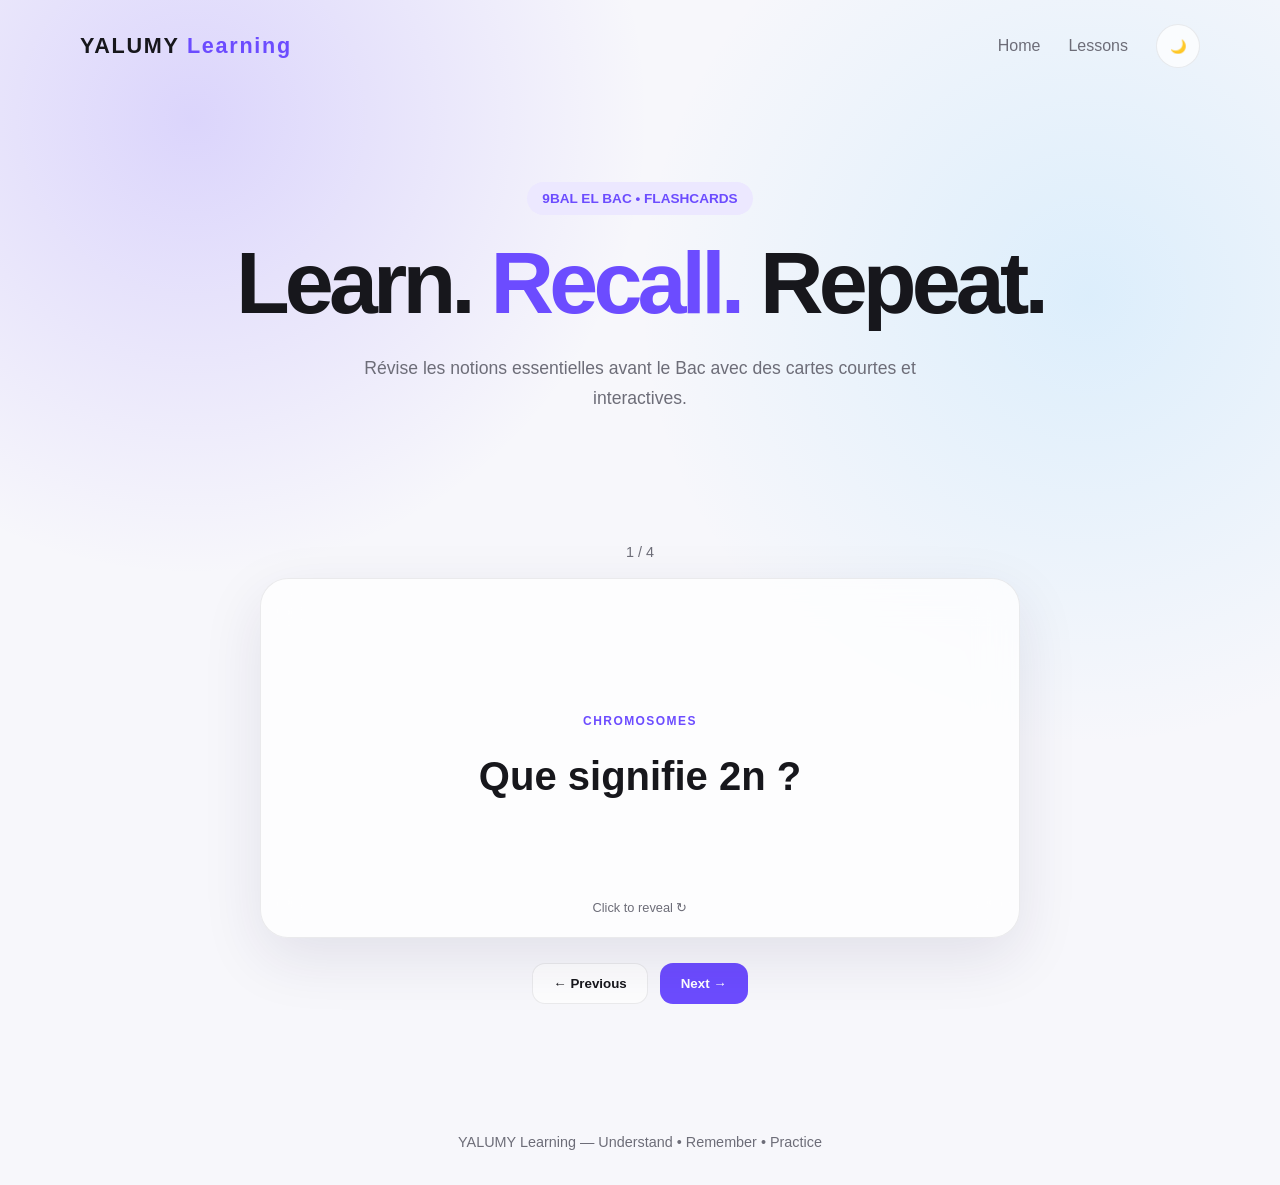
==== flashcards/9bal-el-bac.html @ 2ce999aa "Add flashcard HTML structure and functionality This file contains the HTML structure and JavaScript " ====
<!DOCTYPE html>
<html lang="fr">

<head>
  <meta charset="UTF-8">
  <meta name="viewport" content="width=device-width, initial-scale=1.0">

  <title>Flashcards | 9bal el BAC</title>

  <link rel="stylesheet" href="../style.css">

  <style>

    .flashcard-area {
      max-width: 760px;
      margin: 0 auto;
      text-align: center;
    }

    .flashcard-progress {
      color: var(--muted);
      font-size: 0.9rem;
      margin-bottom: 18px;
    }

    .flashcard {
      width: 100%;
      min-height: 360px;
      perspective: 1200px;
      cursor: pointer;
    }

    .flashcard-inner {
      position: relative;
      width: 100%;
      min-height: 360px;

      transition: transform 0.6s;
      transform-style: preserve-3d;
    }

    .flashcard.flipped .flashcard-inner {
      transform: rotateY(180deg);
    }

    .flashcard-face {
      position: absolute;

      width: 100%;
      min-height: 360px;

      display: flex;
      flex-direction: column;
      align-items: center;
      justify-content: center;

      padding: 40px;

      border: 1px solid var(--border);
      border-radius: 28px;

      background: var(--surface);
      backdrop-filter: blur(20px);

      box-shadow: var(--shadow);

      backface-visibility: hidden;
      -webkit-backface-visibility: hidden;
    }

    .flashcard-back {
      transform: rotateY(180deg);
    }

    .flashcard-label {
      color: var(--primary);
      font-size: 0.75rem;
      font-weight: 800;
      letter-spacing: 0.12em;
      margin-bottom: 22px;
    }

    .flashcard-face h2 {
      font-size: clamp(1.7rem, 5vw, 2.5rem);
      line-height: 1.3;
    }

    .flashcard-face p {
      max-width: 570px;
      color: var(--muted);
      line-height: 1.7;
      margin-top: 18px;
    }

    .flip-hint {
      position: absolute;
      bottom: 22px;

      color: var(--muted);
      font-size: 0.8rem;
    }

    .flash-controls {
      display: flex;
      justify-content: center;
      gap: 12px;

      margin-top: 25px;
    }

    .flash-btn {
      border: 1px solid var(--border);
      background: var(--surface);
      color: var(--text);

      padding: 12px 20px;
      border-radius: 13px;

      font-weight: 700;
      cursor: pointer;
    }

    .flash-btn:hover {
      transform: translateY(-2px);
    }

    .flash-btn.primary {
      background: var(--primary);
      color: white;
      border-color: transparent;
    }

    @media (max-width: 600px) {

      .flashcard,
      .flashcard-inner,
      .flashcard-face {
        min-height: 390px;
      }

      .flashcard-face {
        padding: 30px 22px;
      }

    }

  </style>
</head>


<body>

<div class="container">

  <!-- NAVBAR -->

  <nav class="navbar">

    <div class="logo">
      YALUMY <span>Learning</span>
    </div>

    <div class="nav-links">

      <a href="../index.html">Home</a>

      <a href="../lessons/index.html">
        Lessons
      </a>

      <button
        class="theme-toggle"
        id="themeToggle">
        🌙
      </button>

    </div>

  </nav>


  <!-- HEADER -->

  <section class="hero">

    <div class="hero-badge">
      9BAL EL BAC • FLASHCARDS
    </div>

    <h1>
      Learn.
      <span>Recall.</span>
      Repeat.
    </h1>

    <p>
      Révise les notions essentielles avant le Bac
      avec des cartes courtes et interactives.
    </p>

  </section>


  <!-- FLASHCARDS -->

  <section class="section">

    <div class="flashcard-area">

      <div
        class="flashcard-progress"
        id="progress">
      </div>


      <div
        class="flashcard"
        id="flashcard">

        <div class="flashcard-inner">


          <!-- FRONT -->

          <div class="flashcard-face flashcard-front">

            <div
              class="flashcard-label"
              id="category">
            </div>

            <h2 id="question"></h2>

            <div class="flip-hint">
              Click to reveal ↻
            </div>

          </div>


          <!-- BACK -->

          <div class="flashcard-face flashcard-back">

            <div class="flashcard-label">
              ANSWER
            </div>

            <h2 id="answer"></h2>

            <p id="explanation"></p>

            <div class="flip-hint">
              Click to flip back ↻
            </div>

          </div>


        </div>

      </div>


      <!-- CONTROLS -->

      <div class="flash-controls">

        <button
          class="flash-btn"
          id="previous">
          ← Previous
        </button>

        <button
          class="flash-btn primary"
          id="next">
          Next →
        </button>

      </div>

    </div>

  </section>


  <footer>
    YALUMY Learning — Understand • Remember • Practice
  </footer>

</div>


<script>

  /* =========================
     FLASHCARDS DATA
     ========================= */

  const cards = [

    {
      category: "CHROMOSOMES",

      question:
        "Que signifie 2n ?",

      answer:
        "Une cellule diploïde.",

      explanation:
        "Chaque chromosome présente son homologue : un chromosome d'origine paternelle et l'autre d'origine maternelle."
    },

    {
      category: "CHROMOSOMES",

      question:
        "Que signifie n ?",

      answer:
        "Une cellule haploïde.",

      explanation:
        "Le chromosome ne présente pas son homologue."
    },

    {
      category: "CHROMOSOMES",

      question:
        "Qu'est-ce qu'un chromosome entier ?",

      answer:
        "Un chromosome formé de deux chromatides.",

      explanation:
        "Les deux chromatides sont reliées au niveau du centromère."
    },

    {
      category: "CHROMOSOMES",

      question:
        "Qu'est-ce qu'un chromosome simple ?",

      answer:
        "Un chromosome formé d'une seule chromatide.",

      explanation:
        "Il est donc monochromatidien."
    }

  ];


  /* =========================
     FLASHCARD ENGINE
     ========================= */

  let currentCard = 0;

  const flashcard =
    document.getElementById("flashcard");

  const question =
    document.getElementById("question");

  const answer =
    document.getElementById("answer");

  const explanation =
    document.getElementById("explanation");

  const category =
    document.getElementById("category");

  const progress =
    document.getElementById("progress");


  function showCard() {

    const card = cards[currentCard];

    flashcard.classList.remove("flipped");

    category.textContent =
      card.category;

    question.textContent =
      card.question;

    answer.textContent =
      card.answer;

    explanation.textContent =
      card.explanation;

    progress.textContent =
      (currentCard + 1) +
      " / " +
      cards.length;

  }


  flashcard.addEventListener(
    "click",
    () => {

      flashcard.classList.toggle(
        "flipped"
      );

    }
  );


  document
    .getElementById("next")
    .addEventListener(
      "click",
      () => {

        currentCard =
          (currentCard + 1)
          % cards.length;

        showCard();

      }
    );


  document
    .getElementById("previous")
    .addEventListener(
      "click",
      () => {

        currentCard =
          (currentCard - 1 + cards.length)
          % cards.length;

        showCard();

      }
    );


  showCard();


  /* =========================
     DARK MODE
     ========================= */

  const themeToggle =
    document.getElementById("themeToggle");

  const savedTheme =
    localStorage.getItem("yalumy-theme");


  if (savedTheme === "dark") {

    document.body.classList.add("dark");

    themeToggle.textContent = "☀️";

  }


  themeToggle.addEventListener(
    "click",
    () => {

      document.body.classList.toggle("dark");

      if (
        document.body.classList.contains("dark")
      ) {

        themeToggle.textContent = "☀️";

        localStorage.setItem(
          "yalumy-theme",
          "dark"
        );

      } else {

        themeToggle.textContent = "🌙";

        localStorage.setItem(
          "yalumy-theme",
          "light"
        );

      }

    }
  );

</script>

</body>
</html>
---- style.css ----
:root {
  --bg: #f7f7fb;
  --surface: rgba(255, 255, 255, 0.72);
  --surface-solid: #ffffff;
  --text: #17171c;
  --muted: #6d6d78;
  --border: rgba(20, 20, 30, 0.08);

  --primary: #6c4cff;
  --primary-soft: #ece8ff;

  --shadow: 0 20px 60px rgba(40, 30, 80, 0.10);

  --gradient-1: rgba(108, 76, 255, 0.20);
  --gradient-2: rgba(80, 190, 255, 0.16);
}

/* DARK MODE */
body.dark {
  --bg: #0b0b11;
  --surface: rgba(23, 23, 32, 0.72);
  --surface-solid: #171720;
  --text: #f5f5f7;
  --muted: #aaaab6;
  --border: rgba(255, 255, 255, 0.09);

  --primary: #9b87ff;
  --primary-soft: rgba(155, 135, 255, 0.14);

  --shadow: 0 20px 60px rgba(0, 0, 0, 0.35);

  --gradient-1: rgba(115, 87, 255, 0.18);
  --gradient-2: rgba(30, 150, 255, 0.12);
}


/* RESET */

* {
  box-sizing: border-box;
  margin: 0;
  padding: 0;
}

html {
  scroll-behavior: smooth;
}

body {
  font-family: Inter, Arial, sans-serif;
  background:
    radial-gradient(circle at 15% 10%, var(--gradient-1), transparent 30%),
    radial-gradient(circle at 85% 25%, var(--gradient-2), transparent 32%),
    var(--bg);

  color: var(--text);

  min-height: 100vh;

  transition:
    background 0.35s ease,
    color 0.35s ease;
}


/* CONTAINER */

.container {
  width: min(1120px, 90%);
  margin: auto;
}


/* NAVBAR */

.navbar {
  display: flex;
  align-items: center;
  justify-content: space-between;

  padding: 24px 0;
}

.logo {
  font-size: 1.35rem;
  font-weight: 800;
  letter-spacing: 0.08em;
}

.logo span {
  color: var(--primary);
}

.nav-links {
  display: flex;
  align-items: center;
  gap: 28px;
}

.nav-links a {
  color: var(--muted);
  text-decoration: none;
  font-weight: 500;
  transition: 0.2s;
}

.nav-links a:hover {
  color: var(--text);
}


/* THEME BUTTON */

.theme-toggle {
  border: 1px solid var(--border);
  background: var(--surface);
  color: var(--text);

  width: 44px;
  height: 44px;

  border-radius: 50%;

  cursor: pointer;

  backdrop-filter: blur(12px);

  transition: 0.25s;
}

.theme-toggle:hover {
  transform: translateY(-2px);
}


/* HERO */

.hero {
  padding: 90px 0 70px;
  text-align: center;
}

.hero-badge {
  display: inline-block;

  background: var(--primary-soft);
  color: var(--primary);

  padding: 9px 15px;

  border-radius: 999px;

  font-size: 0.85rem;
  font-weight: 700;

  margin-bottom: 25px;
}

.hero h1 {
  font-size: clamp(2.5rem, 7vw, 5.5rem);

  line-height: 0.98;

  letter-spacing: -0.055em;

  max-width: 900px;
  margin: auto;
}

.hero h1 span {
  color: var(--primary);
}

.hero p {
  color: var(--muted);

  font-size: 1.1rem;
  line-height: 1.7;

  max-width: 620px;

  margin: 28px auto 0;
}


/* BUTTONS */

.btn {
  display: inline-flex;
  align-items: center;
  justify-content: center;

  padding: 14px 22px;

  border-radius: 14px;

  text-decoration: none;
  font-weight: 700;

  transition: 0.25s;
}

.btn-primary {
  background: var(--primary);
  color: white;
}

.btn-primary:hover {
  transform: translateY(-3px);
  box-shadow: 0 12px 30px rgba(108, 76, 255, 0.30);
}


/* SECTION */

.section {
  padding: 60px 0;
}

.section-title {
  margin-bottom: 32px;
}

.section-title h2 {
  font-size: 2rem;
  letter-spacing: -0.03em;
}

.section-title p {
  color: var(--muted);
  margin-top: 9px;
}


/* CARDS */

.grid {
  display: grid;

  grid-template-columns:
    repeat(auto-fit, minmax(240px, 1fr));

  gap: 20px;
}

.card {
  position: relative;

  padding: 28px;

  border: 1px solid var(--border);

  background: var(--surface);

  backdrop-filter: blur(18px);

  border-radius: 24px;

  box-shadow: var(--shadow);

  text-decoration: none;

  color: var(--text);

  transition: 0.25s;
}

.card:hover {
  transform: translateY(-6px);
  border-color: rgba(108, 76, 255, 0.30);
}

.card-icon {
  font-size: 2rem;
  margin-bottom: 28px;
}

.card h3 {
  font-size: 1.2rem;
  margin-bottom: 10px;
}

.card p {
  color: var(--muted);
  line-height: 1.6;
  font-size: 0.95rem;
}


/* FOOTER */

footer {
  padding: 70px 0 35px;

  text-align: center;

  color: var(--muted);

  font-size: 0.9rem;
}


/* MOBILE */

@media (max-width: 700px) {

  .nav-links a {
    display: none;
  }

  .hero {
    padding-top: 65px;
  }

  .hero h1 {
    font-size: 3rem;
  }

}
/* RESOURCE CARDS */

.resource-card {
  display: flex;
  align-items: center;
  justify-content: space-between;
  gap: 20px;

  padding: 22px 24px;

  border: 1px solid var(--border);
  background: var(--surface);
  backdrop-filter: blur(18px);

  border-radius: 20px;
  box-shadow: var(--shadow);

  transition: 0.25s;
}

.resource-card:hover {
  transform: translateY(-4px);
}

.resource-info {
  display: flex;
  align-items: center;
  gap: 16px;
}

.resource-icon {
  width: 52px;
  height: 52px;

  display: flex;
  align-items: center;
  justify-content: center;

  border-radius: 16px;

  background: var(--primary-soft);

  font-size: 1.5rem;
}

.resource-text h3 {
  margin-bottom: 5px;
}

.resource-text p {
  color: var(--muted);
  font-size: 0.9rem;
}

.resource-tag {
  display: inline-block;

  margin-top: 8px;

  padding: 5px 9px;

  border-radius: 999px;

  background: var(--primary-soft);
  color: var(--primary);

  font-size: 0.72rem;
  font-weight: 700;
}

.resource-open {
  text-decoration: none;

  padding: 10px 15px;

  border-radius: 12px;

  background: var(--primary);
  color: white;

  font-weight: 700;

  white-space: nowrap;
}

@media (max-width: 600px) {
  .resource-card {
    align-items: flex-start;
    flex-direction: column;
  }

  .resource-open {
    width: 100%;
    text-align: center;
  }
}
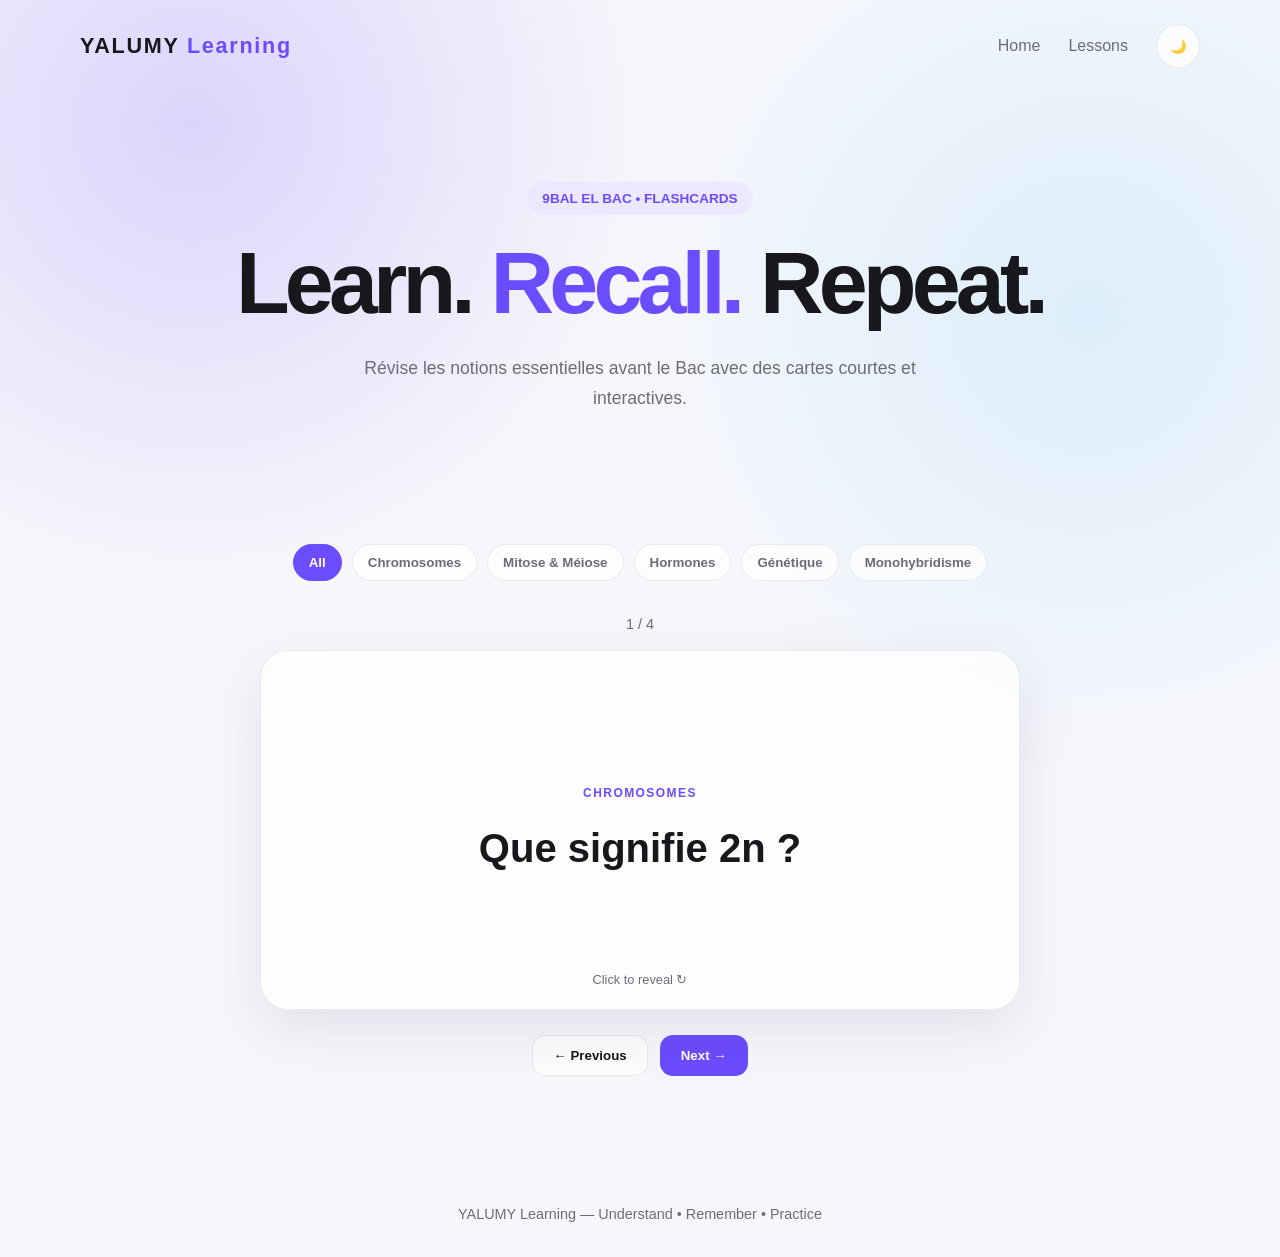
==== commit d863e3e4: "Add filtering functionality to flashcards" ====
--- a/flashcards/9bal-el-bac.html
+++ b/flashcards/9bal-el-bac.html
@@ -143,6 +143,40 @@
       }
 
     }
+    .flashcard-filters {
+  display: flex;
+  flex-wrap: wrap;
+  justify-content: center;
+  gap: 10px;
+
+  margin-bottom: 35px;
+}
+
+.filter-btn {
+  border: 1px solid var(--border);
+  background: var(--surface);
+  color: var(--muted);
+
+  padding: 10px 15px;
+
+  border-radius: 999px;
+
+  font-weight: 700;
+  cursor: pointer;
+
+  transition: 0.2s;
+}
+
+.filter-btn:hover {
+  transform: translateY(-2px);
+  color: var(--text);
+}
+
+.filter-btn.active {
+  background: var(--primary);
+  color: white;
+  border-color: var(--primary);
+}
 
   </style>
 </head>
@@ -204,6 +238,33 @@
   <!-- FLASHCARDS -->
 
   <section class="section">
+    <div class="flashcard-filters">
+
+  <button class="filter-btn active" data-category="ALL">
+    All
+  </button>
+
+  <button class="filter-btn" data-category="CHROMOSOMES">
+    Chromosomes
+  </button>
+
+  <button class="filter-btn" data-category="MITOSE & MÉIOSE">
+    Mitose & Méiose
+  </button>
+
+  <button class="filter-btn" data-category="HORMONES">
+    Hormones
+  </button>
+
+  <button class="filter-btn" data-category="GÉNÉTIQUE">
+    Génétique
+  </button>
+
+  <button class="filter-btn" data-category="MONOHYBRIDISME">
+    Monohybridisme
+  </button>
+
+</div>
 
     <div class="flashcard-area">
 
@@ -360,6 +421,7 @@
      ========================= */
 
   let currentCard = 0;
+let filteredCards = [...cards];
 
   const flashcard =
     document.getElementById("flashcard");
@@ -382,7 +444,7 @@
 
   function showCard() {
 
-    const card = cards[currentCard];
+    const card = filteredCards[currentCard];
 
     flashcard.classList.remove("flipped");
 
@@ -401,7 +463,7 @@
     progress.textContent =
       (currentCard + 1) +
       " / " +
-      cards.length;
+      filteredCards.length;
 
   }
 
@@ -426,7 +488,7 @@
 
         currentCard =
           (currentCard + 1)
-          % cards.length;
+          % filteredCards.length;
 
         showCard();
 
@@ -442,13 +504,48 @@
 
         currentCard =
           (currentCard - 1 + cards.length)
-          % cards.length;
+          % filteredCards.length;
 
         showCard();
 
       }
     );
-
+const filterButtons =
+  document.querySelectorAll(".filter-btn");
+
+filterButtons.forEach(button => {
+
+  button.addEventListener("click", () => {
+
+    filterButtons.forEach(btn =>
+      btn.classList.remove("active")
+    );
+
+    button.classList.add("active");
+
+    const selectedCategory =
+      button.dataset.category;
+
+    if (selectedCategory === "ALL") {
+
+      filteredCards = [...cards];
+
+    } else {
+
+      filteredCards = cards.filter(
+        card =>
+          card.category === selectedCategory
+      );
+
+    }
+
+    currentCard = 0;
+
+    showCard();
+
+  });
+
+});
 
   showCard();
 
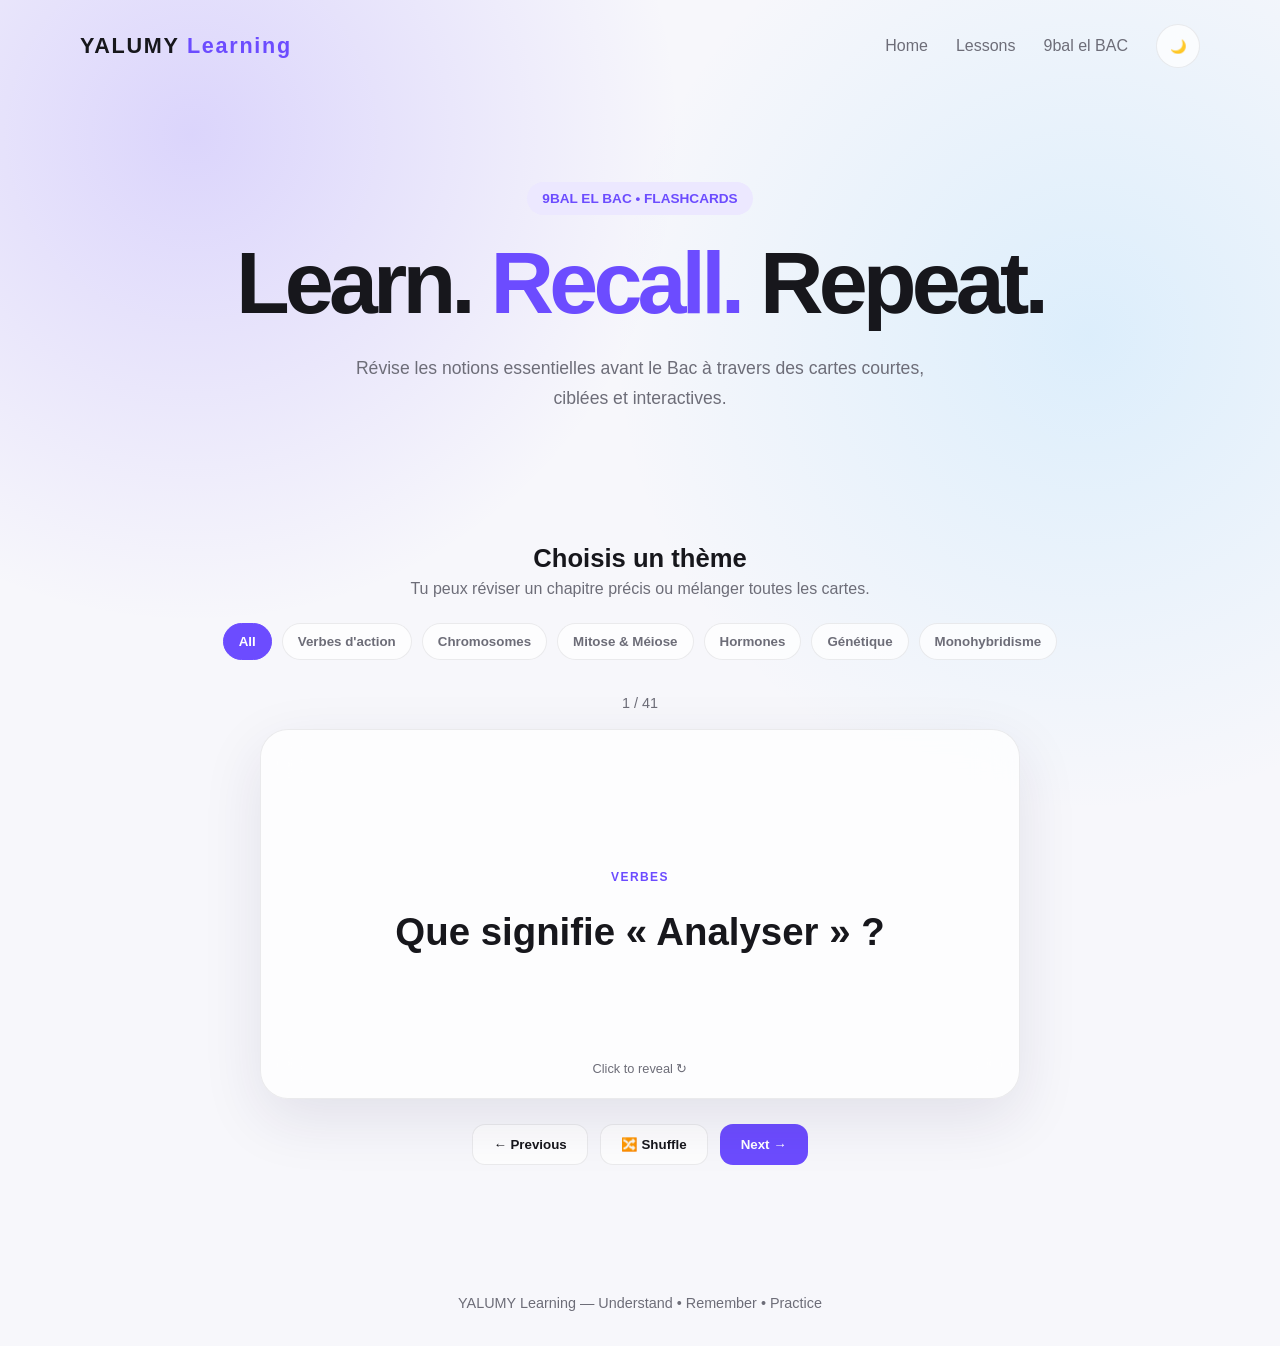
==== commit a69b951b: "Enhance flashcard UI with filters and styles Added styles for flashcard filters and buttons, updated" ====
--- a/flashcards/9bal-el-bac.html
+++ b/flashcards/9bal-el-bac.html
@@ -10,6 +10,40 @@
   <link rel="stylesheet" href="../style.css">
 
   <style>
+
+    .flashcard-filters {
+      display: flex;
+      flex-wrap: wrap;
+      justify-content: center;
+      gap: 10px;
+      margin-bottom: 35px;
+    }
+
+    .filter-btn {
+      border: 1px solid var(--border);
+      background: var(--surface);
+      color: var(--muted);
+
+      padding: 10px 15px;
+      border-radius: 999px;
+
+      font-weight: 700;
+      cursor: pointer;
+
+      transition: 0.2s;
+    }
+
+    .filter-btn:hover {
+      transform: translateY(-2px);
+      color: var(--text);
+    }
+
+    .filter-btn.active {
+      background: var(--primary);
+      color: white;
+      border-color: var(--primary);
+    }
+
 
     .flashcard-area {
       max-width: 760px;
@@ -17,37 +51,44 @@
       text-align: center;
     }
 
+
     .flashcard-progress {
       color: var(--muted);
       font-size: 0.9rem;
       margin-bottom: 18px;
     }
 
+
     .flashcard {
       width: 100%;
-      min-height: 360px;
+      min-height: 370px;
+
       perspective: 1200px;
       cursor: pointer;
     }
 
+
     .flashcard-inner {
       position: relative;
+
       width: 100%;
-      min-height: 360px;
+      min-height: 370px;
 
       transition: transform 0.6s;
       transform-style: preserve-3d;
     }
 
+
     .flashcard.flipped .flashcard-inner {
       transform: rotateY(180deg);
     }
 
+
     .flashcard-face {
       position: absolute;
 
       width: 100%;
-      min-height: 360px;
+      min-height: 370px;
 
       display: flex;
       flex-direction: column;
@@ -68,29 +109,39 @@
       -webkit-backface-visibility: hidden;
     }
 
+
     .flashcard-back {
       transform: rotateY(180deg);
     }
 
+
     .flashcard-label {
       color: var(--primary);
+
       font-size: 0.75rem;
       font-weight: 800;
+
       letter-spacing: 0.12em;
+
       margin-bottom: 22px;
     }
 
+
     .flashcard-face h2 {
-      font-size: clamp(1.7rem, 5vw, 2.5rem);
-      line-height: 1.3;
-    }
+      font-size: clamp(1.55rem, 5vw, 2.4rem);
+      line-height: 1.35;
+    }
+
 
     .flashcard-face p {
-      max-width: 570px;
+      max-width: 590px;
+
       color: var(--muted);
+
       line-height: 1.7;
       margin-top: 18px;
     }
+
 
     .flip-hint {
       position: absolute;
@@ -100,29 +151,39 @@
       font-size: 0.8rem;
     }
 
+
     .flash-controls {
       display: flex;
+      flex-wrap: wrap;
+
       justify-content: center;
       gap: 12px;
 
       margin-top: 25px;
     }
 
+
     .flash-btn {
       border: 1px solid var(--border);
+
       background: var(--surface);
       color: var(--text);
 
       padding: 12px 20px;
+
       border-radius: 13px;
 
       font-weight: 700;
       cursor: pointer;
-    }
+
+      transition: 0.2s;
+    }
+
 
     .flash-btn:hover {
       transform: translateY(-2px);
     }
+
 
     .flash-btn.primary {
       background: var(--primary);
@@ -130,61 +191,58 @@
       border-color: transparent;
     }
 
+
+    .topic-title {
+      margin-bottom: 25px;
+      text-align: center;
+    }
+
+
+    .topic-title h2 {
+      font-size: 1.6rem;
+    }
+
+
+    .topic-title p {
+      margin-top: 7px;
+      color: var(--muted);
+    }
+
+
     @media (max-width: 600px) {
 
       .flashcard,
       .flashcard-inner,
       .flashcard-face {
-        min-height: 390px;
+        min-height: 410px;
       }
+
 
       .flashcard-face {
         padding: 30px 22px;
       }
 
-    }
-    .flashcard-filters {
-  display: flex;
-  flex-wrap: wrap;
-  justify-content: center;
-  gap: 10px;
-
-  margin-bottom: 35px;
-}
-
-.filter-btn {
-  border: 1px solid var(--border);
-  background: var(--surface);
-  color: var(--muted);
-
-  padding: 10px 15px;
-
-  border-radius: 999px;
-
-  font-weight: 700;
-  cursor: pointer;
-
-  transition: 0.2s;
-}
-
-.filter-btn:hover {
-  transform: translateY(-2px);
-  color: var(--text);
-}
-
-.filter-btn.active {
-  background: var(--primary);
-  color: white;
-  border-color: var(--primary);
-}
+
+      .flash-controls {
+        flex-direction: column;
+      }
+
+
+      .flash-btn {
+        width: 100%;
+      }
+
+    }
 
   </style>
+
 </head>
 
 
 <body>
 
 <div class="container">
+
 
   <!-- NAVBAR -->
 
@@ -194,13 +252,21 @@
       YALUMY <span>Learning</span>
     </div>
 
+
     <div class="nav-links">
 
-      <a href="../index.html">Home</a>
+      <a href="../index.html">
+        Home
+      </a>
 
       <a href="../lessons/index.html">
         Lessons
       </a>
+
+      <a href="../lessons/9bal-el-bac.html">
+        9bal el BAC
+      </a>
+
 
       <button
         class="theme-toggle"
@@ -213,13 +279,15 @@
   </nav>
 
 
-  <!-- HEADER -->
+
+  <!-- HERO -->
 
   <section class="hero">
 
     <div class="hero-badge">
       9BAL EL BAC • FLASHCARDS
     </div>
+
 
     <h1>
       Learn.
@@ -227,46 +295,92 @@
       Repeat.
     </h1>
 
+
     <p>
       Révise les notions essentielles avant le Bac
-      avec des cartes courtes et interactives.
+      à travers des cartes courtes, ciblées et interactives.
     </p>
 
   </section>
 
 
+
   <!-- FLASHCARDS -->
 
   <section class="section">
+
+
+    <div class="topic-title">
+
+      <h2>Choisis un thème</h2>
+
+      <p>
+        Tu peux réviser un chapitre précis ou mélanger toutes les cartes.
+      </p>
+
+    </div>
+
+
+    <!-- FILTERS -->
+
     <div class="flashcard-filters">
 
-  <button class="filter-btn active" data-category="ALL">
-    All
-  </button>
-
-  <button class="filter-btn" data-category="CHROMOSOMES">
-    Chromosomes
-  </button>
-
-  <button class="filter-btn" data-category="MITOSE & MÉIOSE">
-    Mitose & Méiose
-  </button>
-
-  <button class="filter-btn" data-category="HORMONES">
-    Hormones
-  </button>
-
-  <button class="filter-btn" data-category="GÉNÉTIQUE">
-    Génétique
-  </button>
-
-  <button class="filter-btn" data-category="MONOHYBRIDISME">
-    Monohybridisme
-  </button>
-
-</div>
+
+      <button
+        class="filter-btn active"
+        data-category="ALL">
+        All
+      </button>
+
+
+      <button
+        class="filter-btn"
+        data-category="VERBES">
+        Verbes d'action
+      </button>
+
+
+      <button
+        class="filter-btn"
+        data-category="CHROMOSOMES">
+        Chromosomes
+      </button>
+
+
+      <button
+        class="filter-btn"
+        data-category="DIVISION">
+        Mitose & Méiose
+      </button>
+
+
+      <button
+        class="filter-btn"
+        data-category="HORMONES">
+        Hormones
+      </button>
+
+
+      <button
+        class="filter-btn"
+        data-category="GENETIQUE">
+        Génétique
+      </button>
+
+
+      <button
+        class="filter-btn"
+        data-category="MONOHYBRIDISME">
+        Monohybridisme
+      </button>
+
+
+    </div>
+
+
 
     <div class="flashcard-area">
+
 
       <div
         class="flashcard-progress"
@@ -274,334 +388,1043 @@
       </div>
 
 
+
+      <!-- CARD -->
+
       <div
         class="flashcard"
         id="flashcard">
 
+
         <div class="flashcard-inner">
 
 
           <!-- FRONT -->
 
           <div class="flashcard-face flashcard-front">
+
 
             <div
               class="flashcard-label"
               id="category">
             </div>
 
+
             <h2 id="question"></h2>
+
 
             <div class="flip-hint">
               Click to reveal ↻
             </div>
 
+
           </div>
 
 
+
           <!-- BACK -->
 
           <div class="flashcard-face flashcard-back">
+
 
             <div class="flashcard-label">
               ANSWER
             </div>
 
+
             <h2 id="answer"></h2>
 
+
             <p id="explanation"></p>
+
 
             <div class="flip-hint">
               Click to flip back ↻
             </div>
 
+
           </div>
 
 
         </div>
 
+
       </div>
 
 
+
       <!-- CONTROLS -->
 
       <div class="flash-controls">
+
 
         <button
           class="flash-btn"
           id="previous">
+
           ← Previous
+
         </button>
+
+
+        <button
+          class="flash-btn"
+          id="shuffle">
+
+          🔀 Shuffle
+
+        </button>
+
 
         <button
           class="flash-btn primary"
           id="next">
+
           Next →
+
         </button>
 
+
       </div>
 
+
     </div>
 
+
   </section>
+
 
 
   <footer>
     YALUMY Learning — Understand • Remember • Practice
   </footer>
 
+
 </div>
 
 
+
 <script>
 
-  /* =========================
-     FLASHCARDS DATA
-     ========================= */
-
-  const cards = [
-
-    {
-      category: "CHROMOSOMES",
-
-      question:
-        "Que signifie 2n ?",
-
-      answer:
-        "Une cellule diploïde.",
-
-      explanation:
-        "Chaque chromosome présente son homologue : un chromosome d'origine paternelle et l'autre d'origine maternelle."
-    },
-
-    {
-      category: "CHROMOSOMES",
-
-      question:
-        "Que signifie n ?",
-
-      answer:
-        "Une cellule haploïde.",
-
-      explanation:
-        "Le chromosome ne présente pas son homologue."
-    },
-
-    {
-      category: "CHROMOSOMES",
-
-      question:
-        "Qu'est-ce qu'un chromosome entier ?",
-
-      answer:
-        "Un chromosome formé de deux chromatides.",
-
-      explanation:
-        "Les deux chromatides sont reliées au niveau du centromère."
-    },
-
-    {
-      category: "CHROMOSOMES",
-
-      question:
-        "Qu'est-ce qu'un chromosome simple ?",
-
-      answer:
-        "Un chromosome formé d'une seule chromatide.",
-
-      explanation:
-        "Il est donc monochromatidien."
-    }
-
-  ];
-
-
-  /* =========================
-     FLASHCARD ENGINE
-     ========================= */
-
-  let currentCard = 0;
+
+/* ==========================================
+   FLASHCARDS
+   ========================================== */
+
+
+const cards = [
+
+
+/* ==========================================
+   VERBES D'ACTION
+   ========================================== */
+
+
+{
+  category: "VERBES",
+
+  question:
+    "Que signifie « Analyser » ?",
+
+  answer:
+    "Faire une description détaillée du document.",
+
+  explanation:
+    "L'analyse peut inclure les valeurs, les paramètres et les informations importantes du document."
+},
+
+
+{
+  category: "VERBES",
+
+  question:
+    "Que signifie « Analyse comparée » ?",
+
+  answer:
+    "Décrire les deux documents en les comparant.",
+
+  explanation:
+    "On décrit le document A puis on met en relation avec le document B, par exemple avec « alors que »."
+},
+
+
+{
+  category: "VERBES",
+
+  question:
+    "Que signifie « Exploiter » ?",
+
+  answer:
+    "Faire une description non détaillée.",
+
+  explanation:
+    "On extrait du document les informations utiles pour répondre."
+},
+
+
+{
+  category: "VERBES",
+
+  question:
+    "Que signifie « Expliquer » ?",
+
+  answer:
+    "Répondre en se basant sur les connaissances.",
+
+  explanation:
+    "L'explication fait intervenir les connaissances apprises dans le cours."
+},
+
+
+{
+  category: "VERBES",
+
+  question:
+    "Que signifie « Identifier » ?",
+
+  answer:
+    "Donner le nom avec une justification.",
+
+  explanation:
+    "Il ne suffit pas seulement de nommer : il faut aussi justifier l'identification."
+},
+
+
+{
+  category: "VERBES",
+
+  question:
+    "Que signifie « Nommer » ?",
+
+  answer:
+    "Donner le nom.",
+
+  explanation:
+    "La réponse attendue est simplement le nom demandé."
+},
+
+
+{
+  category: "VERBES",
+
+  question:
+    "Que doit-on rechercher lorsqu'on compare deux documents ?",
+
+  answer:
+    "Les points communs et les points différents.",
+
+  explanation:
+    "La comparaison consiste à mettre en évidence les ressemblances et les différences."
+},
+
+
+
+/* ==========================================
+   CHROMOSOMES
+   ========================================== */
+
+
+{
+  category: "CHROMOSOMES",
+
+  question:
+    "Que signifie 2n ?",
+
+  answer:
+    "Une cellule diploïde.",
+
+  explanation:
+    "Chaque chromosome présente son homologue : un chromosome d'origine paternelle et l'autre d'origine maternelle."
+},
+
+
+{
+  category: "CHROMOSOMES",
+
+  question:
+    "Que signifie n ?",
+
+  answer:
+    "Une cellule haploïde.",
+
+  explanation:
+    "Le chromosome ne présente pas son homologue."
+},
+
+
+{
+  category: "CHROMOSOMES",
+
+  question:
+    "Qu'est-ce qu'un chromosome entier ?",
+
+  answer:
+    "Un chromosome formé de deux chromatides.",
+
+  explanation:
+    "Les deux chromatides sont reliées au niveau du centromère."
+},
+
+
+{
+  category: "CHROMOSOMES",
+
+  question:
+    "Qu'est-ce qu'un chromosome simple ?",
+
+  answer:
+    "Un chromosome formé d'une seule chromatide.",
+
+  explanation:
+    "Le chromosome est monochromatidien."
+},
+
+
+
+/* ==========================================
+   MITOSE & MEIOSE
+   ========================================== */
+
+
+{
+  category: "DIVISION",
+
+  question:
+    "Quel est le rôle général présenté pour la mitose ?",
+
+  answer:
+    "Copier-coller.",
+
+  explanation:
+    "Le document présente la mitose comme une division qui conserve le même nombre de chromosomes."
+},
+
+
+{
+  category: "DIVISION",
+
+  question:
+    "Quelles sont les quatre phases de la mitose présentées dans le document ?",
+
+  answer:
+    "Prophase → Métaphase → Anaphase → Télophase.",
+
+  explanation:
+    "Ces quatre étapes sont présentées dans cet ordre dans le schéma."
+},
+
+
+{
+  category: "DIVISION",
+
+  question:
+    "Dans quelles cellules la méiose a-t-elle lieu selon le document ?",
+
+  answer:
+    "Dans les cellules de la lignée germinale.",
+
+  explanation:
+    "Ces cellules donneront ensuite les gamètes."
+},
+
+
+{
+  category: "DIVISION",
+
+  question:
+    "Combien de grandes divisions comporte la méiose ?",
+
+  answer:
+    "Deux divisions.",
+
+  explanation:
+    "Méiose I puis Méiose II."
+},
+
+
+{
+  category: "DIVISION",
+
+  question:
+    "Quel changement de ploïdie est illustré pendant la méiose ?",
+
+  answer:
+    "On passe de 2n à n.",
+
+  explanation:
+    "Le schéma montre une cellule diploïde qui conduit à des cellules haploïdes."
+},
+
+
+
+/* ==========================================
+   HORMONES
+   ========================================== */
+
+
+{
+  category: "HORMONES",
+
+  question:
+    "Qu'est-ce qu'une hormone ?",
+
+  answer:
+    "Une substance chimique sécrétée par une glande endocrine.",
+
+  explanation:
+    "Elle circule dans le sang pour agir sur des cellules cibles."
+},
+
+
+{
+  category: "HORMONES",
+
+  question:
+    "Comment une hormone atteint-elle ses cellules cibles ?",
+
+  answer:
+    "Elle circule dans le sang.",
+
+  explanation:
+    "Elle est transportée par la circulation sanguine jusqu'aux cellules cibles."
+},
+
+
+{
+  category: "HORMONES",
+
+  question:
+    "Qu'est-ce qui permet à une cellule d'être une cellule cible d'une hormone ?",
+
+  answer:
+    "La présence d'un récepteur spécifique.",
+
+  explanation:
+    "Le document présente un récepteur spécifique membranaire."
+},
+
+
+{
+  category: "HORMONES",
+
+  question:
+    "Que se forme-t-il lorsque l'hormone se fixe sur son récepteur ?",
+
+  answer:
+    "Un complexe récepteur-hormone.",
+
+  explanation:
+    "La formation de ce complexe agit ensuite sur la cellule."
+},
+
+
+{
+  category: "HORMONES",
+
+  question:
+    "Quels effets peut avoir le complexe récepteur-hormone ?",
+
+  answer:
+    "Stimuler (+) ou inhiber (−) certaines réactions.",
+
+  explanation:
+    "La réponse cellulaire peut donc être une stimulation ou une inhibition."
+},
+
+
+{
+  category: "HORMONES",
+
+  question:
+    "Quelle est la caractéristique d'une glande endocrine ?",
+
+  answer:
+    "Elle déverse sa sécrétion directement dans le sang.",
+
+  explanation:
+    "Elle ne possède pas de conduit excréteur dans le schéma."
+},
+
+
+{
+  category: "HORMONES",
+
+  question:
+    "Quelle est la caractéristique d'une glande exocrine ?",
+
+  answer:
+    "Elle possède un conduit.",
+
+  explanation:
+    "La sécrétion est évacuée vers une cavité ou la surface du corps."
+},
+
+
+
+/* ==========================================
+   GENETIQUE
+   ========================================== */
+
+
+{
+  category: "GENETIQUE",
+
+  question:
+    "Qu'est-ce qu'un gène ?",
+
+  answer:
+    "Une unité d'information génétique constituée d'une séquence de bases d'ADN.",
+
+  explanation:
+    "Le gène est responsable de la réalisation d'un caractère."
+},
+
+
+{
+  category: "GENETIQUE",
+
+  question:
+    "Qu'est-ce qu'un locus ?",
+
+  answer:
+    "L'emplacement précis d'un gène sur un chromosome.",
+
+  explanation:
+    "Chaque gène occupe une position fixe sur le chromosome."
+},
+
+
+{
+  category: "GENETIQUE",
+
+  question:
+    "Qu'est-ce qu'un phénotype ?",
+
+  answer:
+    "L'aspect apparent d'un caractère héréditaire.",
+
+  explanation:
+    "C'est ce que l'on peut observer ou mesurer."
+},
+
+
+{
+  category: "GENETIQUE",
+
+  question:
+    "De quoi résulte le phénotype ?",
+
+  answer:
+    "De l'expression du génotype et de l'influence de l'environnement.",
+
+  explanation:
+    "Le document relie le phénotype à ce que l'on voit."
+},
+
+
+{
+  category: "GENETIQUE",
+
+  question:
+    "Qu'est-ce que le génotype ?",
+
+  answer:
+    "L'ensemble des gènes ou des couples d'allèles chez un individu.",
+
+  explanation:
+    "Il correspond à l'information génétique possédée par l'individu."
+},
+
+
+{
+  category: "GENETIQUE",
+
+  question:
+    "Voit-on directement le génotype ?",
+
+  answer:
+    "Non.",
+
+  explanation:
+    "Le document le présente comme le « code » contenu dans l'ADN."
+},
+
+
+{
+  category: "GENETIQUE",
+
+  question:
+    "Qu'est-ce qu'un allèle ?",
+
+  answer:
+    "Une forme particulière ou une version d'un gène.",
+
+  explanation:
+    "Un même gène peut exister sous différentes formes appelées allèles."
+},
+
+
+{
+  category: "GENETIQUE",
+
+  question:
+    "Où se trouvent les allèles d'un même gène ?",
+
+  answer:
+    "Au même locus sur les chromosomes homologues.",
+
+  explanation:
+    "Ils occupent le même emplacement sur les deux chromosomes homologues."
+},
+
+
+{
+  category: "GENETIQUE",
+
+  question:
+    "Qu'est-ce qu'un couple d'allèles ?",
+
+  answer:
+    "Les deux allèles d'un gène situés au même locus sur les chromosomes homologues.",
+
+  explanation:
+    "Ils peuvent être identiques ou différents."
+},
+
+
+{
+  category: "GENETIQUE",
+
+  question:
+    "Que signifie homozygote ?",
+
+  answer:
+    "Les deux allèles sont identiques.",
+
+  explanation:
+    "Exemples présentés : AA ou aa."
+},
+
+
+{
+  category: "GENETIQUE",
+
+  question:
+    "Que signifie hétérozygote ?",
+
+  answer:
+    "Les deux allèles sont différents.",
+
+  explanation:
+    "Exemple présenté : Aa."
+},
+
+
+
+/* ==========================================
+   MONOHYBRIDISME
+   ========================================== */
+
+
+{
+  category: "MONOHYBRIDISME",
+
+  question:
+    "Que dit la 1re loi de Mendel présentée dans le document ?",
+
+  answer:
+    "Deux parents différents et de race pure donnent une F1 homogène.",
+
+  explanation:
+    "C'est la loi de l'uniformité de la F1."
+},
+
+
+{
+  category: "MONOHYBRIDISME",
+
+  question:
+    "Comment est la F1 issue de deux parents de race pure différents pour un caractère ?",
+
+  answer:
+    "Homogène.",
+
+  explanation:
+    "Tous les individus de la F1 se ressemblent pour le caractère étudié."
+},
+
+
+{
+  category: "MONOHYBRIDISME",
+
+  question:
+    "Que dit la loi de la pureté des gamètes ?",
+
+  answer:
+    "Les allèles d'un gène se séparent lors de la formation des gamètes.",
+
+  explanation:
+    "Chaque gamète ne reçoit qu'un seul allèle."
+},
+
+
+{
+  category: "MONOHYBRIDISME",
+
+  question:
+    "Combien d'allèles d'un gène reçoit un gamète ?",
+
+  answer:
+    "Un seul allèle.",
+
+  explanation:
+    "C'est pourquoi le gamète est présenté comme « pur » pour ce gène."
+},
+
+
+{
+  category: "MONOHYBRIDISME",
+
+  question:
+    "Quels types de gamètes produit un individu hétérozygote Vv dans l'exemple ?",
+
+  answer:
+    "Des gamètes V et des gamètes v.",
+
+  explanation:
+    "Le document indique 50 % V et 50 % v."
+},
+
+
+{
+  category: "MONOHYBRIDISME",
+
+  question:
+    "Quel est le but du test-cross ?",
+
+  answer:
+    "Déterminer le génotype d'un individu au phénotype dominant.",
+
+  explanation:
+    "Le génotype dominant inconnu peut être homozygote dominant ou hétérozygote."
+},
+
+
+{
+  category: "MONOHYBRIDISME",
+
+  question:
+    "Avec quel individu réalise-t-on un test-cross ?",
+
+  answer:
+    "Avec un individu homozygote récessif.",
+
+  explanation:
+    "Le document présente le croisement entre l'individu à tester et un testeur récessif."
+}
+
+
+];
+
+
+
+/* ==========================================
+   ENGINE
+   ========================================== */
+
+
 let filteredCards = [...cards];
 
-  const flashcard =
-    document.getElementById("flashcard");
-
-  const question =
-    document.getElementById("question");
-
-  const answer =
-    document.getElementById("answer");
-
-  const explanation =
-    document.getElementById("explanation");
-
-  const category =
-    document.getElementById("category");
-
-  const progress =
-    document.getElementById("progress");
-
-
-  function showCard() {
-
-    const card = filteredCards[currentCard];
-
-    flashcard.classList.remove("flipped");
-
-    category.textContent =
-      card.category;
-
-    question.textContent =
-      card.question;
-
-    answer.textContent =
-      card.answer;
-
-    explanation.textContent =
-      card.explanation;
-
-    progress.textContent =
-      (currentCard + 1) +
-      " / " +
-      filteredCards.length;
-
+let currentCard = 0;
+
+
+
+const flashcard =
+  document.getElementById("flashcard");
+
+
+const question =
+  document.getElementById("question");
+
+
+const answer =
+  document.getElementById("answer");
+
+
+const explanation =
+  document.getElementById("explanation");
+
+
+const category =
+  document.getElementById("category");
+
+
+const progress =
+  document.getElementById("progress");
+
+
+
+function showCard() {
+
+
+  if (filteredCards.length === 0) {
+    return;
   }
 
 
-  flashcard.addEventListener(
+  const card =
+    filteredCards[currentCard];
+
+
+  flashcard.classList.remove("flipped");
+
+
+  category.textContent =
+    card.category;
+
+
+  question.textContent =
+    card.question;
+
+
+  answer.textContent =
+    card.answer;
+
+
+  explanation.textContent =
+    card.explanation;
+
+
+  progress.textContent =
+    (currentCard + 1)
+    + " / "
+    + filteredCards.length;
+
+}
+
+
+
+/* FLIP */
+
+
+flashcard.addEventListener(
+  "click",
+  () => {
+
+    flashcard.classList.toggle("flipped");
+
+  }
+);
+
+
+
+/* NEXT */
+
+
+document
+  .getElementById("next")
+  .addEventListener(
     "click",
     () => {
 
-      flashcard.classList.toggle(
-        "flipped"
+      currentCard =
+        (currentCard + 1)
+        % filteredCards.length;
+
+
+      showCard();
+
+    }
+  );
+
+
+
+/* PREVIOUS */
+
+
+document
+  .getElementById("previous")
+  .addEventListener(
+    "click",
+    () => {
+
+      currentCard =
+        (currentCard - 1 + filteredCards.length)
+        % filteredCards.length;
+
+
+      showCard();
+
+    }
+  );
+
+
+
+/* SHUFFLE */
+
+
+document
+  .getElementById("shuffle")
+  .addEventListener(
+    "click",
+    () => {
+
+
+      filteredCards.sort(
+        () => Math.random() - 0.5
       );
 
+
+      currentCard = 0;
+
+
+      showCard();
+
     }
   );
 
 
-  document
-    .getElementById("next")
-    .addEventListener(
-      "click",
-      () => {
-
-        currentCard =
-          (currentCard + 1)
-          % filteredCards.length;
-
-        showCard();
-
-      }
-    );
-
-
-  document
-    .getElementById("previous")
-    .addEventListener(
-      "click",
-      () => {
-
-        currentCard =
-          (currentCard - 1 + cards.length)
-          % filteredCards.length;
-
-        showCard();
-
-      }
-    );
+
+/* FILTERS */
+
+
 const filterButtons =
   document.querySelectorAll(".filter-btn");
 
+
 filterButtons.forEach(button => {
 
+
   button.addEventListener("click", () => {
+
 
     filterButtons.forEach(btn =>
       btn.classList.remove("active")
     );
 
+
     button.classList.add("active");
+
 
     const selectedCategory =
       button.dataset.category;
 
+
     if (selectedCategory === "ALL") {
 
-      filteredCards = [...cards];
+
+      filteredCards =
+        [...cards];
+
 
     } else {
 
-      filteredCards = cards.filter(
-        card =>
-          card.category === selectedCategory
+
+      filteredCards =
+        cards.filter(
+
+          card =>
+            card.category === selectedCategory
+
+        );
+
+
+    }
+
+
+    currentCard = 0;
+
+
+    showCard();
+
+
+  });
+
+
+});
+
+
+
+/* INITIAL CARD */
+
+
+showCard();
+
+
+
+/* ==========================================
+   DARK MODE
+   ========================================== */
+
+
+const themeToggle =
+  document.getElementById("themeToggle");
+
+
+const savedTheme =
+  localStorage.getItem("yalumy-theme");
+
+
+
+if (savedTheme === "dark") {
+
+
+  document.body.classList.add("dark");
+
+
+  themeToggle.textContent =
+    "☀️";
+
+
+}
+
+
+
+themeToggle.addEventListener(
+  "click",
+  () => {
+
+
+    document.body.classList.toggle("dark");
+
+
+    if (
+      document.body.classList.contains("dark")
+    ) {
+
+
+      themeToggle.textContent =
+        "☀️";
+
+
+      localStorage.setItem(
+        "yalumy-theme",
+        "dark"
       );
 
-    }
-
-    currentCard = 0;
-
-    showCard();
-
-  });
-
-});
-
-  showCard();
-
-
-  /* =========================
-     DARK MODE
-     ========================= */
-
-  const themeToggle =
-    document.getElementById("themeToggle");
-
-  const savedTheme =
-    localStorage.getItem("yalumy-theme");
-
-
-  if (savedTheme === "dark") {
-
-    document.body.classList.add("dark");
-
-    themeToggle.textContent = "☀️";
+
+    } else {
+
+
+      themeToggle.textContent =
+        "🌙";
+
+
+      localStorage.setItem(
+        "yalumy-theme",
+        "light"
+      );
+
+
+    }
+
 
   }
-
-
-  themeToggle.addEventListener(
-    "click",
-    () => {
-
-      document.body.classList.toggle("dark");
-
-      if (
-        document.body.classList.contains("dark")
-      ) {
-
-        themeToggle.textContent = "☀️";
-
-        localStorage.setItem(
-          "yalumy-theme",
-          "dark"
-        );
-
-      } else {
-
-        themeToggle.textContent = "🌙";
-
-        localStorage.setItem(
-          "yalumy-theme",
-          "light"
-        );
-
-      }
-
-    }
-  );
+);
+
 
 </script>
+
 
 </body>
 </html>
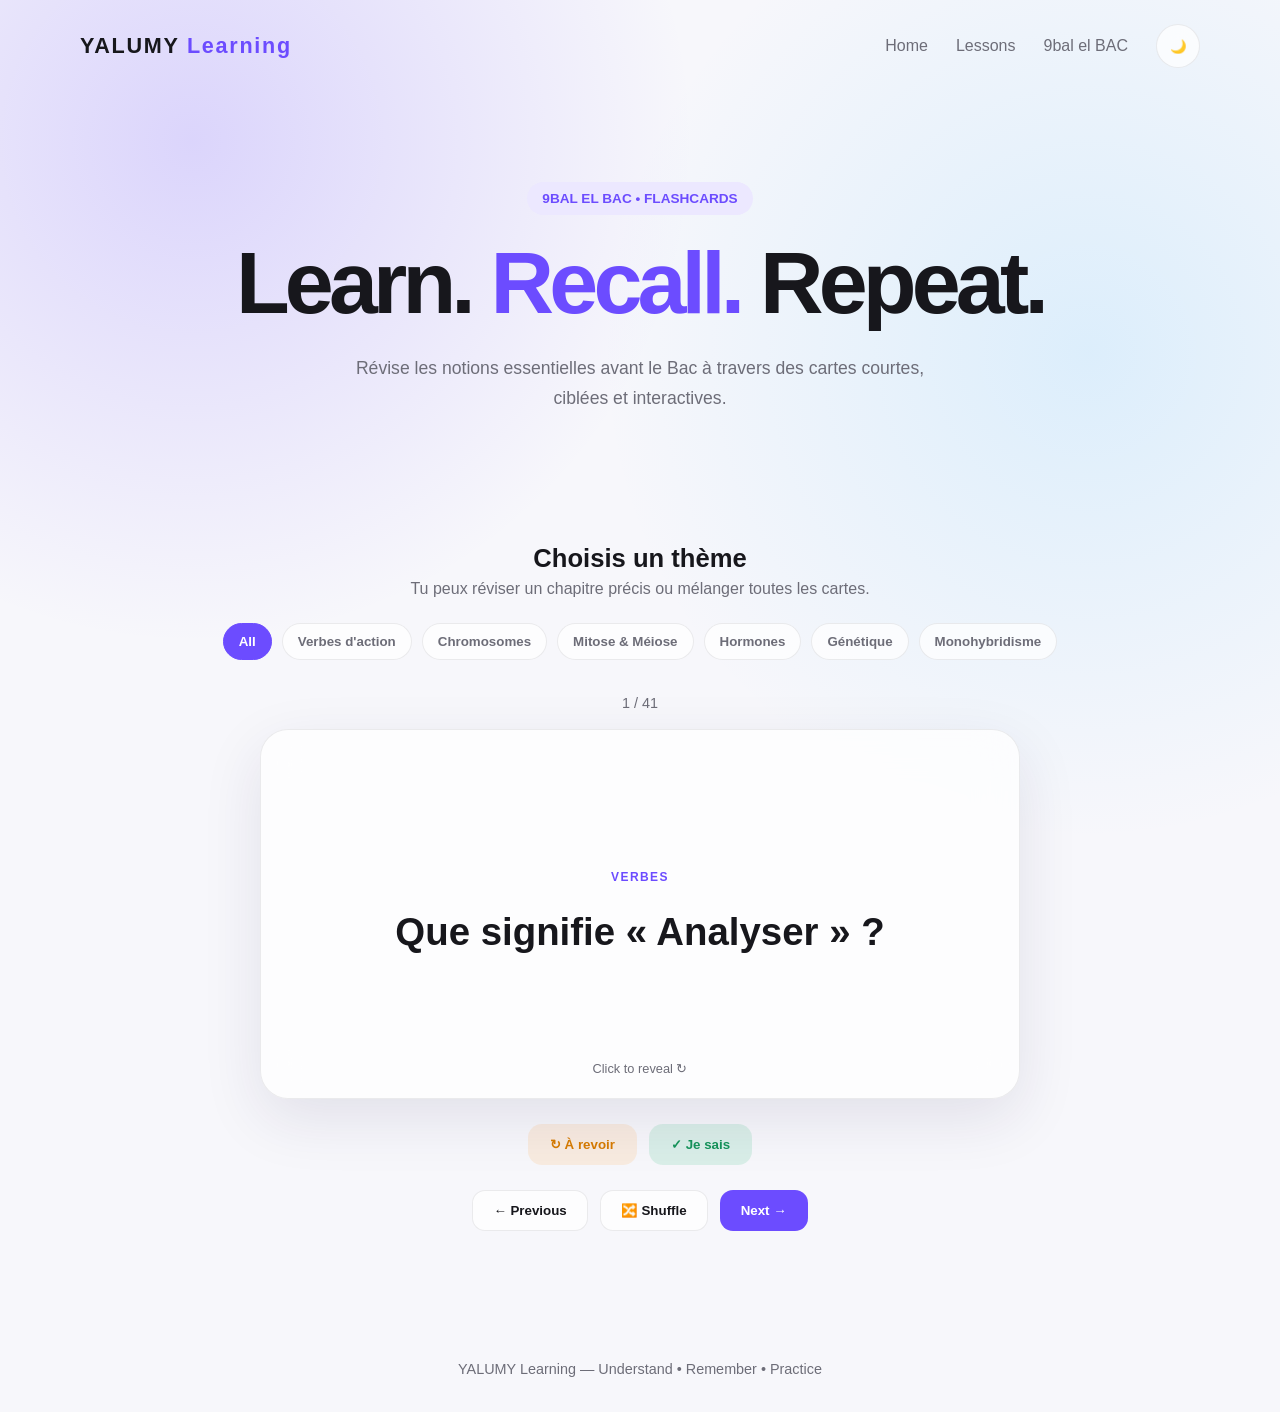
==== commit 0e3b7874: "Implement memory controls for flashcards Added memory control buttons for reviewing and knowing card" ====
--- a/flashcards/9bal-el-bac.html
+++ b/flashcards/9bal-el-bac.html
@@ -10,6 +10,45 @@
   <link rel="stylesheet" href="../style.css">
 
   <style>
+    .memory-controls {
+  display: flex;
+  justify-content: center;
+  gap: 12px;
+  margin-top: 25px;
+}
+
+.memory-btn {
+  border: none;
+  padding: 13px 22px;
+  border-radius: 14px;
+  font-weight: 800;
+  cursor: pointer;
+  transition: 0.2s;
+}
+
+.memory-btn:hover {
+  transform: translateY(-2px);
+}
+
+.memory-btn.review {
+  background: rgba(255, 170, 70, 0.15);
+  color: #d77b00;
+}
+
+.memory-btn.know {
+  background: rgba(50, 190, 120, 0.15);
+  color: #15945a;
+}
+
+@media (max-width: 600px) {
+  .memory-controls {
+    flex-direction: column;
+  }
+
+  .memory-btn {
+    width: 100%;
+  }
+}
 
     .flashcard-filters {
       display: flex;
@@ -451,7 +490,17 @@
 
       </div>
 
-
+<div class="memory-controls">
+
+  <button class="memory-btn review" id="reviewBtn">
+    ↻ À revoir
+  </button>
+
+  <button class="memory-btn know" id="knowBtn">
+    ✓ Je sais
+  </button>
+
+</div>
 
       <!-- CONTROLS -->
 
@@ -1136,6 +1185,8 @@
 let filteredCards = [...cards];
 
 let currentCard = 0;
+  let reviewCards = [];
+let knownCards = [];
 
 
 
@@ -1342,7 +1393,107 @@
 
 
 });
-
+/* ==========================================
+   MEMORY SYSTEM
+   ========================================== */
+
+document
+  .getElementById("knowBtn")
+  .addEventListener("click", () => {
+
+    const card = filteredCards[currentCard];
+
+    if (!knownCards.includes(card)) {
+      knownCards.push(card);
+    }
+
+    reviewCards =
+      reviewCards.filter(item => item !== card);
+
+    nextCard();
+
+  });
+
+
+document
+  .getElementById("reviewBtn")
+  .addEventListener("click", () => {
+
+    const card = filteredCards[currentCard];
+
+    if (!reviewCards.includes(card)) {
+      reviewCards.push(card);
+    }
+
+    nextCard();
+
+  });
+
+
+function nextCard() {
+
+  if (currentCard < filteredCards.length - 1) {
+
+    currentCard++;
+
+    showCard();
+
+  } else {
+
+    finishRound();
+
+  }
+
+}
+
+
+function finishRound() {
+
+  flashcard.classList.remove("flipped");
+
+  if (reviewCards.length > 0) {
+
+    filteredCards = [...reviewCards];
+
+    reviewCards = [];
+
+    currentCard = 0;
+
+    question.textContent =
+      "Round terminé 🎯";
+
+    answer.textContent =
+      "On reprend les cartes difficiles.";
+
+    explanation.textContent =
+      "Clique sur Next pour revoir uniquement les cartes que tu as marquées « À revoir ».";
+
+    category.textContent =
+      "YALUMY REVIEW";
+
+    progress.textContent =
+      "Révision ciblée";
+
+  } else {
+
+    question.textContent =
+      "Excellent ! 🎉";
+
+    answer.textContent =
+      "Tu as terminé cette série.";
+
+    explanation.textContent =
+      "Toutes les cartes de cette série ont été marquées comme acquises.";
+
+    category.textContent =
+      "ROUND COMPLETE";
+
+    progress.textContent =
+      "✓ " + knownCards.length + " cartes acquises";
+
+  }
+
+}
 
 
 /* INITIAL CARD */
